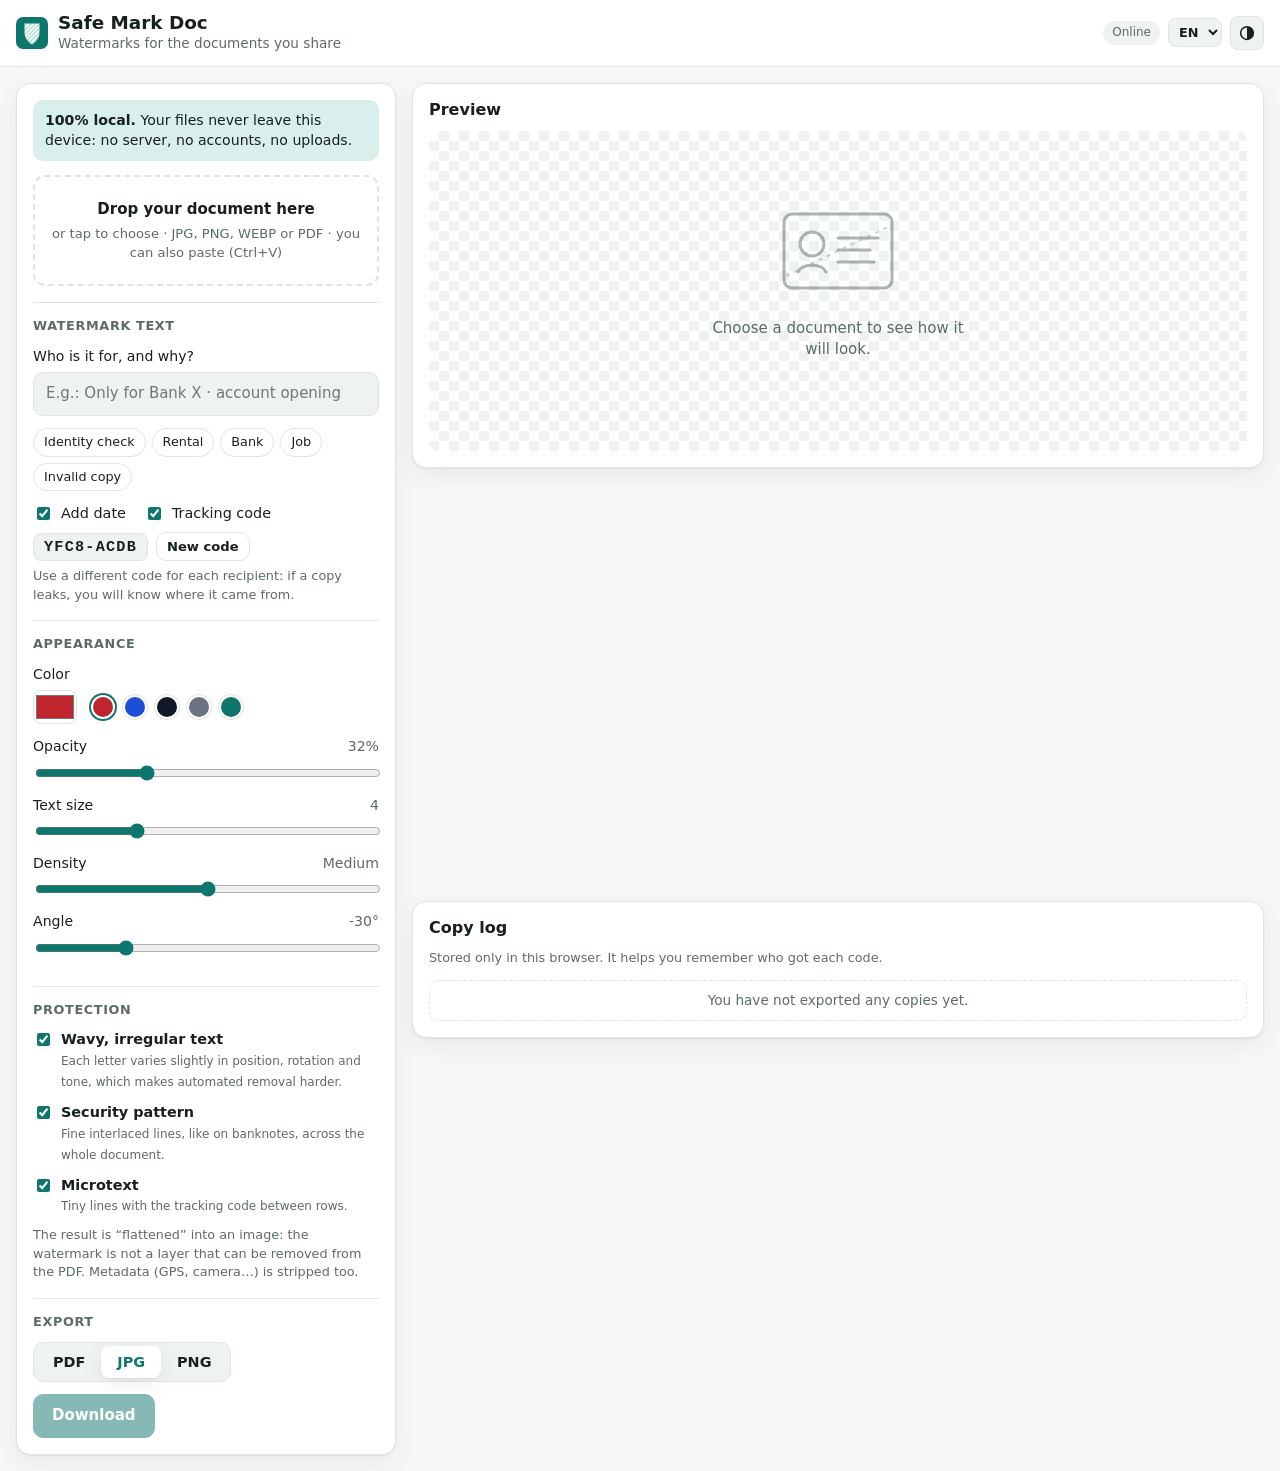
==== index.html @ 6a325a8d "feat: initial import of Safe Mark Doc PWA Offline-first PWA that adds tamper-resistant watermarks to" ====
<!doctype html>
<html lang="es">
<head>
  <meta charset="utf-8">
  <meta name="viewport" content="width=device-width, initial-scale=1, viewport-fit=cover">
  <title>Safe Mark Doc</title>
  <meta name="description" data-i18n-attr="content:meta.description" content="Añade marcas de agua resistentes a tu DNI, contratos o facturas antes de compartirlos. Sin subir nada: todo ocurre en tu dispositivo.">
  <meta name="theme-color" content="#0f766e">
  <link rel="manifest" href="manifest.webmanifest">
  <link rel="icon" href="icons/favicon.svg" type="image/svg+xml">
  <link rel="apple-touch-icon" href="icons/apple-touch-icon.png">
  <meta name="apple-mobile-web-app-capable" content="yes">
  <meta name="apple-mobile-web-app-title" content="Safe Mark Doc">
  <script>
    // Apply saved theme and language before first paint to avoid a flash.
    try {
      const prefs = JSON.parse(localStorage.getItem('ms-ui-v1') || '{}');
      if (prefs.theme === 'light' || prefs.theme === 'dark') document.documentElement.dataset.theme = prefs.theme;
      if (prefs.lang) document.documentElement.lang = prefs.lang;
    } catch {}
  </script>
  <link rel="stylesheet" href="styles.css">
  <script type="module" src="app.js"></script>
</head>
<body>
  <header class="topbar">
    <div class="brand">
      <img src="icons/favicon.svg" alt="" width="32" height="32">
      <div>
        <h1>Safe Mark Doc</h1>
        <p data-i18n="app.tagline">Marcas de agua para documentos que compartes</p>
      </div>
    </div>
    <div class="topbar-actions">
      <span id="net-status" class="pill" data-i18n-attr="title:top.netTitle"></span>
      <label class="lang-select">
        <span class="visually-hidden" data-i18n="top.language">Idioma</span>
        <select id="lang-select">
          <option value="es">ES</option>
          <option value="en">EN</option>
        </select>
      </label>
      <button type="button" id="theme-btn" class="icon-btn">
        <svg class="i-auto" viewBox="0 0 24 24" aria-hidden="true"><circle cx="12" cy="12" r="8.5" fill="none" stroke="currentColor" stroke-width="2"/><path d="M12 3.5a8.5 8.5 0 0 1 0 17z" fill="currentColor"/></svg>
        <svg class="i-light" viewBox="0 0 24 24" aria-hidden="true"><circle cx="12" cy="12" r="4.5" fill="none" stroke="currentColor" stroke-width="2"/><path d="M12 2v2.5M12 19.5V22M2 12h2.5M19.5 12H22M4.9 4.9l1.8 1.8M17.3 17.3l1.8 1.8M4.9 19.1l1.8-1.8M17.3 6.7l1.8-1.8" stroke="currentColor" stroke-width="2" stroke-linecap="round"/></svg>
        <svg class="i-dark" viewBox="0 0 24 24" aria-hidden="true"><path d="M20 14.5A8.5 8.5 0 0 1 9.5 4a8.5 8.5 0 1 0 10.5 10.5z" fill="none" stroke="currentColor" stroke-width="2" stroke-linejoin="round"/></svg>
      </button>
      <button id="install-btn" class="btn ghost" hidden data-i18n="top.install">Instalar app</button>
    </div>
  </header>

  <main class="layout">
    <section class="panel controls" data-i18n-attr="aria-label:controls.aria">
      <div class="privacy" data-i18n-html="privacy">
        <strong>100&nbsp;% local.</strong> Tus archivos nunca salen de este dispositivo: no hay servidor, ni cuentas, ni subidas.
      </div>

      <label class="dropzone" id="dropzone">
        <input id="file-input" type="file" accept="image/*,application/pdf" multiple>
        <span class="dz-title" data-i18n="drop.title">Arrastra aquí tu documento</span>
        <span class="dz-sub" data-i18n="drop.sub">o pulsa para elegir · JPG, PNG, WEBP o PDF · también puedes pegar (Ctrl+V)</span>
      </label>

      <fieldset>
        <legend data-i18n="text.legend">Texto de la marca</legend>
        <label class="field">
          <span data-i18n="text.label">¿Para quién y para qué?</span>
          <input id="wm-text" type="text" maxlength="120" data-i18n-attr="placeholder:text.placeholder" placeholder="Ej.: Solo para Banco X · apertura de cuenta">
        </label>
        <div class="chips" id="presets" data-i18n-attr="aria-label:presets.aria">
          <button type="button" class="chip" data-preset="identity" data-i18n="preset.identity.label">Verificación de identidad</button>
          <button type="button" class="chip" data-preset="rental" data-i18n="preset.rental.label">Alquiler</button>
          <button type="button" class="chip" data-preset="bank" data-i18n="preset.bank.label">Banco</button>
          <button type="button" class="chip" data-preset="job" data-i18n="preset.job.label">Empleo</button>
          <button type="button" class="chip" data-preset="copy" data-i18n="preset.copy.label">Copia no válida</button>
        </div>
        <div class="toggles">
          <label class="check"><input id="opt-date" type="checkbox" checked> <span data-i18n="opt.date">Añadir fecha</span></label>
          <label class="check"><input id="opt-trace" type="checkbox" checked> <span data-i18n="opt.trace">Código de rastreo</span></label>
        </div>
        <div class="trace-row" id="trace-row">
          <code id="trace-code" data-i18n-attr="title:trace.title"></code>
          <button type="button" class="btn small ghost" id="trace-regen" data-i18n="trace.regen">Nuevo código</button>
        </div>
        <p class="hint" data-i18n="trace.hint">Usa un código distinto para cada destinatario: si aparece una copia filtrada sabrás de dónde salió.</p>
      </fieldset>

      <fieldset>
        <legend data-i18n="look.legend">Aspecto</legend>
        <div class="row">
          <label class="field color">
            <span data-i18n="look.color">Color</span>
            <input id="wm-color" type="color" value="#c0262d">
          </label>
          <div class="swatches" id="swatches">
            <button type="button" style="--c:#c0262d" data-color="#c0262d" data-i18n-attr="aria-label:color.red"></button>
            <button type="button" style="--c:#1d4ed8" data-color="#1d4ed8" data-i18n-attr="aria-label:color.blue"></button>
            <button type="button" style="--c:#111827" data-color="#111827" data-i18n-attr="aria-label:color.black"></button>
            <button type="button" style="--c:#6b7280" data-color="#6b7280" data-i18n-attr="aria-label:color.gray"></button>
            <button type="button" style="--c:#0f766e" data-color="#0f766e" data-i18n-attr="aria-label:color.green"></button>
          </div>
        </div>
        <label class="field range">
          <span><span data-i18n="look.opacity">Opacidad</span> <output id="out-opacity"></output></span>
          <input id="wm-opacity" type="range" min="10" max="80" value="32">
        </label>
        <label class="field range">
          <span><span data-i18n="look.size">Tamaño del texto</span> <output id="out-size"></output></span>
          <input id="wm-size" type="range" min="2" max="9" step="0.5" value="4">
        </label>
        <label class="field range">
          <span><span data-i18n="look.density">Densidad</span> <output id="out-density"></output></span>
          <input id="wm-density" type="range" min="1" max="5" value="3">
        </label>
        <label class="field range">
          <span><span data-i18n="look.angle">Ángulo</span> <output id="out-angle"></output></span>
          <input id="wm-angle" type="range" min="-60" max="60" value="-30">
        </label>
      </fieldset>

      <fieldset>
        <legend data-i18n="protect.legend">Protección</legend>
        <label class="check block">
          <input id="opt-wave" type="checkbox" checked>
          <span data-i18n-html="protect.wave"></span>
        </label>
        <label class="check block">
          <input id="opt-guilloche" type="checkbox" checked>
          <span data-i18n-html="protect.guilloche"></span>
        </label>
        <label class="check block">
          <input id="opt-micro" type="checkbox" checked>
          <span data-i18n-html="protect.micro"></span>
        </label>
        <p class="hint" data-i18n="protect.hint"></p>
      </fieldset>

      <fieldset>
        <legend data-i18n="export.legend">Exportar</legend>
        <div class="segmented" id="format" role="radiogroup" data-i18n-attr="aria-label:export.format">
          <label><input type="radio" name="format" value="pdf"> PDF</label>
          <label><input type="radio" name="format" value="jpeg" checked> JPG</label>
          <label><input type="radio" name="format" value="png"> PNG</label>
        </div>
        <div class="actions">
          <button type="button" class="btn primary" id="download-btn" disabled data-i18n="export.download">Descargar</button>
          <button type="button" class="btn" id="share-btn" disabled hidden data-i18n="export.share">Compartir…</button>
        </div>
      </fieldset>
    </section>

    <section class="panel preview" data-i18n-attr="aria-label:preview.aria">
      <div class="preview-head">
        <h2 data-i18n="preview.title">Vista previa</h2>
        <div class="pager" id="pager" hidden>
          <button type="button" class="btn small ghost" id="prev-page" data-i18n-attr="aria-label:preview.prev">‹</button>
          <span id="page-label"></span>
          <button type="button" class="btn small ghost" id="next-page" data-i18n-attr="aria-label:preview.next">›</button>
        </div>
        <button type="button" class="btn small ghost" id="clear-btn" hidden data-i18n="preview.clear">Quitar</button>
      </div>
      <div class="redact-bar" id="redact-bar" hidden>
        <span class="redact-label" data-i18n="redact.label">Ocultar datos</span>
        <div class="segmented compact" id="redact-mode" role="radiogroup" data-i18n-attr="aria-label:redact.aria">
          <label data-i18n-attr="title:redact.none.title"><input type="radio" name="redact" value="none" checked> <span data-i18n="redact.none">Ver</span></label>
          <label data-i18n-attr="title:redact.box.title"><input type="radio" name="redact" value="box"> <span data-i18n="redact.box">Tapar</span></label>
          <label data-i18n-attr="title:redact.blur.title"><input type="radio" name="redact" value="blur"> <span data-i18n="redact.blur">Desenfocar</span></label>
          <label data-i18n-attr="title:redact.pixelate.title"><input type="radio" name="redact" value="pixelate"> <span data-i18n="redact.pixelate">Pixelar</span></label>
        </div>
        <div class="redact-actions">
          <button type="button" class="btn small ghost" id="redact-undo" disabled data-i18n="redact.undo">Deshacer</button>
          <button type="button" class="btn small ghost danger" id="redact-delete" disabled data-i18n="redact.delete">Eliminar zona</button>
        </div>
      </div>
      <p class="hint redact-hint" id="redact-hint" hidden></p>
      <div class="stage" id="stage">
        <div class="empty" id="empty">
          <svg viewBox="0 0 120 90" aria-hidden="true"><rect x="6" y="8" width="108" height="74" rx="8" fill="none" stroke="currentColor" stroke-width="3"/><circle cx="34" cy="38" r="12" fill="none" stroke="currentColor" stroke-width="3"/><path d="M20 66c4-9 24-9 28 0M60 32h40M60 44h32M60 56h36" stroke="currentColor" stroke-width="3" stroke-linecap="round" fill="none"/><path d="M8 70 112 20" stroke="currentColor" stroke-width="2" stroke-dasharray="4 5" opacity=".6"/></svg>
          <p data-i18n="preview.empty">Elige un documento para ver aquí cómo quedará.</p>
        </div>
        <canvas id="preview-canvas" hidden></canvas>
        <div class="busy" id="busy" hidden><span class="spinner"></span><span id="busy-label" data-i18n="busy.default">Procesando…</span></div>
      </div>
    </section>

    <section class="panel log" data-i18n-attr="aria-label:log.aria">
      <div class="preview-head">
        <h2 data-i18n="log.title">Registro de copias</h2>
        <button type="button" class="btn small ghost" id="log-clear" hidden data-i18n="log.clear">Borrar registro</button>
      </div>
      <p class="hint" data-i18n="log.hint">Se guarda solo en este navegador. Te ayuda a saber a quién diste cada código.</p>
      <ul id="log-list" class="log-list"></ul>
    </section>
  </main>

  <div id="toast" class="toast" role="status" aria-live="polite"></div>
</body>
</html>
---- styles.css ----
:root {
  --bg: #f6f7f6;
  --surface: #ffffff;
  --surface-2: #eef2f1;
  --text: #17201e;
  --muted: #5d6b68;
  --border: #dfe5e3;
  --accent: #0f766e;
  --accent-strong: #0b5f58;
  --accent-soft: #d8efec;
  --on-accent: #ffffff;
  --danger: #b42318;
  --shadow: 0 1px 2px rgb(16 24 22 / 6%), 0 8px 24px rgb(16 24 22 / 6%);
  --radius: 14px;
  color-scheme: light;
}

/* Dark tokens: used in automatic mode when the OS prefers dark, or when forced with data-theme="dark". */
@media (prefers-color-scheme: dark) {
  :root:not([data-theme="light"]) {
    --bg: #0e1413;
    --surface: #161e1c;
    --surface-2: #1e2826;
    --text: #e7eeec;
    --muted: #97a6a2;
    --border: #2a3532;
    --accent: #2bb3a4;
    --accent-strong: #4fc8ba;
    --accent-soft: #173a36;
    --on-accent: #06201d;
    --shadow: 0 1px 2px rgb(0 0 0 / 30%), 0 8px 24px rgb(0 0 0 / 25%);
    color-scheme: dark;

  }
}

:root[data-theme="dark"] {
  --bg: #0e1413;
  --surface: #161e1c;
  --surface-2: #1e2826;
  --text: #e7eeec;
  --muted: #97a6a2;
  --border: #2a3532;
  --accent: #2bb3a4;
  --accent-strong: #4fc8ba;
  --accent-soft: #173a36;
  --on-accent: #06201d;
  --shadow: 0 1px 2px rgb(0 0 0 / 30%), 0 8px 24px rgb(0 0 0 / 25%);
  color-scheme: dark;

}

* { box-sizing: border-box; }

/* `hidden` must always win over component display rules (e.g. `.stage canvas { display: block }`). */
[hidden] { display: none !important; }

html, body { margin: 0; }

body {
  background: var(--bg);
  color: var(--text);
  font: 15px/1.45 system-ui, -apple-system, "Segoe UI", Roboto, sans-serif;
  min-height: 100dvh;
}

h1, h2 { margin: 0; line-height: 1.2; }
h1 { font-size: 1.15rem; }
h2 { font-size: 1rem; }

.topbar {
  display: flex;
  align-items: center;
  justify-content: space-between;
  gap: 12px;
  padding: calc(12px + env(safe-area-inset-top)) 16px 12px;
  background: var(--surface);
  border-bottom: 1px solid var(--border);
  position: sticky;
  top: 0;
  z-index: 5;
}
.brand { display: flex; align-items: center; gap: 10px; min-width: 0; }
.brand p { margin: 0; color: var(--muted); font-size: .85rem; }
.topbar-actions { display: flex; align-items: center; gap: 8px; }

.pill {
  font-size: .75rem;
  padding: 3px 9px;
  border-radius: 999px;
  background: var(--surface-2);
  color: var(--muted);
  white-space: nowrap;
}
.pill.offline { background: #fdecc8; color: #7a4b00; }

.layout {
  display: grid;
  gap: 16px;
  padding: 16px;
  max-width: 1280px;
  margin: 0 auto;
  grid-template-columns: minmax(0, 1fr);
}
@media (min-width: 920px) {
  .layout {
    grid-template-columns: 380px minmax(0, 1fr);
    grid-template-areas: "controls preview" "controls log";
    align-items: start;
  }
  .controls { grid-area: controls; }
  .preview { grid-area: preview; position: sticky; top: 76px; }
  .log { grid-area: log; }
}

.panel {
  background: var(--surface);
  border: 1px solid var(--border);
  border-radius: var(--radius);
  box-shadow: var(--shadow);
  padding: 16px;
  min-width: 0;
}

.privacy {
  background: var(--accent-soft);
  color: var(--text);
  border-radius: 10px;
  padding: 10px 12px;
  font-size: .88rem;
  margin-bottom: 14px;
}

.dropzone {
  display: flex;
  flex-direction: column;
  align-items: center;
  text-align: center;
  gap: 4px;
  padding: 22px 14px;
  border: 2px dashed var(--border);
  border-radius: 12px;
  cursor: pointer;
  transition: border-color .15s, background .15s;
}
.dropzone:hover, .dropzone.over { border-color: var(--accent); background: var(--accent-soft); }
.dropzone:focus-within { outline: 2px solid var(--accent); outline-offset: 2px; }
.dropzone input { position: absolute; width: 1px; height: 1px; opacity: 0; }
.dz-title { font-weight: 600; }
.dz-sub { color: var(--muted); font-size: .82rem; }

fieldset {
  border: 0;
  border-top: 1px solid var(--border);
  margin: 16px 0 0;
  padding: 14px 0 0;
  min-width: 0;
}
legend {
  font-weight: 650;
  font-size: .8rem;
  text-transform: uppercase;
  letter-spacing: .05em;
  color: var(--muted);
  padding: 0;
  float: left;
  width: 100%;
  margin-bottom: 10px;
}
legend + * { clear: both; }

.field { display: flex; flex-direction: column; gap: 6px; margin-bottom: 12px; }
.field > span { font-size: .88rem; display: flex; justify-content: space-between; }
.field output { color: var(--muted); font-variant-numeric: tabular-nums; }

input[type="text"] {
  font: inherit;
  color: inherit;
  background: var(--surface-2);
  border: 1px solid var(--border);
  border-radius: 10px;
  padding: 10px 12px;
  width: 100%;
}
input[type="text"]:focus { outline: 2px solid var(--accent); outline-offset: 1px; }
input[type="range"] { width: 100%; accent-color: var(--accent); }
input[type="checkbox"], input[type="radio"] { accent-color: var(--accent); }

.chips { display: flex; flex-wrap: wrap; gap: 6px; margin-bottom: 12px; }
.chip {
  font: inherit;
  font-size: .8rem;
  border: 1px solid var(--border);
  background: var(--surface);
  color: var(--text);
  padding: 4px 10px;
  border-radius: 999px;
  cursor: pointer;
}
.chip:hover { border-color: var(--accent); color: var(--accent); }

.toggles { display: flex; flex-wrap: wrap; gap: 6px 18px; margin-bottom: 8px; }
.check { display: inline-flex; align-items: center; gap: 8px; font-size: .9rem; cursor: pointer; }
.check.block { display: flex; align-items: flex-start; margin-bottom: 10px; }
.check.block input { margin-top: 4px; }
.check small { color: var(--muted); }

.trace-row { display: flex; align-items: center; gap: 8px; margin-bottom: 6px; }
.trace-row code {
  font: 600 .95rem ui-monospace, SFMono-Regular, Menlo, monospace;
  letter-spacing: .08em;
  background: var(--surface-2);
  border: 1px solid var(--border);
  border-radius: 8px;
  padding: 4px 10px;
}

.hint { color: var(--muted); font-size: .8rem; margin: 4px 0 0; }

.row { display: flex; align-items: flex-end; gap: 14px; margin-bottom: 12px; }
.row .field { margin-bottom: 0; }
.field.color input {
  width: 44px; height: 34px; padding: 0;
  border: 1px solid var(--border); border-radius: 8px; background: none; cursor: pointer;
}
.swatches { display: flex; gap: 8px; padding-bottom: 5px; }
.swatches button {
  width: 24px; height: 24px; border-radius: 50%;
  background: var(--c); border: 2px solid var(--surface);
  box-shadow: 0 0 0 1px var(--border); cursor: pointer; padding: 0;
}
.swatches button.active { box-shadow: 0 0 0 2px var(--accent); }

.segmented {
  display: inline-flex;
  background: var(--surface-2);
  border: 1px solid var(--border);
  border-radius: 10px;
  padding: 3px;
  margin-bottom: 12px;
}
.segmented label {
  padding: 6px 16px;
  border-radius: 8px;
  cursor: pointer;
  font-size: .9rem;
  font-weight: 550;
}
.segmented input { position: absolute; opacity: 0; pointer-events: none; }
.segmented label:has(input:checked) { background: var(--surface); box-shadow: var(--shadow); color: var(--accent); }
.segmented label:has(input:focus-visible) { outline: 2px solid var(--accent); }

.actions { display: flex; gap: 8px; flex-wrap: wrap; }

.btn {
  font: inherit;
  font-weight: 600;
  border: 1px solid var(--border);
  background: var(--surface);
  color: var(--text);
  padding: 10px 18px;
  border-radius: 10px;
  cursor: pointer;
}
.btn:hover:not(:disabled) { border-color: var(--accent); }
.btn:disabled { opacity: .5; cursor: not-allowed; }
.btn.primary { background: var(--accent); border-color: var(--accent); color: var(--on-accent); }
.btn.primary:hover:not(:disabled) { background: var(--accent-strong); }
.btn.ghost { background: transparent; }
.btn.small { padding: 4px 10px; font-size: .82rem; }
.topbar .btn { white-space: nowrap; padding: 6px 12px; font-size: .85rem; }
.preview-head { display: flex; align-items: center; gap: 12px; margin-bottom: 12px; }
.preview-head h2 { flex: 1; }
.pager { display: flex; align-items: center; gap: 6px; font-size: .85rem; color: var(--muted); }
.stage {
  position: relative;
  min-height: 320px;
  border-radius: 10px;
  background:
    repeating-conic-gradient(var(--surface-2) 0 25%, transparent 0 50%) 0 0 / 20px 20px;
  display: grid;
  grid-template-columns: minmax(0, 1fr);
  place-items: center;
  overflow: hidden;
  padding: 12px;
}
.stage canvas {
  display: block;
  max-width: 100%;
  max-height: 72vh;
  width: auto;
  height: auto;
  border-radius: 4px;
  box-shadow: var(--shadow);
}
.empty { text-align: center; color: var(--muted); max-width: 260px; }
.empty svg { width: 120px; opacity: .5; }

.busy {
  position: absolute; inset: 0;
  display: flex; align-items: center; justify-content: center; gap: 10px;
  background: color-mix(in srgb, var(--surface) 70%, transparent);
  font-weight: 600;
}
.spinner {
  width: 20px; height: 20px; border-radius: 50%;
  border: 3px solid var(--border); border-top-color: var(--accent);
  animation: spin .8s linear infinite;
}
@keyframes spin { to { transform: rotate(360deg); } }

.log-list { list-style: none; margin: 12px 0 0; padding: 0; display: grid; gap: 8px; }
.log-list li {
  display: grid;
  grid-template-columns: auto minmax(0, 1fr) auto;
  gap: 4px 12px;
  align-items: center;
  padding: 10px 12px;
  border: 1px solid var(--border);
  border-radius: 10px;
  font-size: .85rem;
}
.log-list code { font: 600 .85rem ui-monospace, Menlo, monospace; color: var(--accent); }
.log-list .meta { color: var(--muted); font-size: .78rem; grid-column: 2 / 3; }
.log-list .text { overflow: hidden; text-overflow: ellipsis; white-space: nowrap; }
.log-list .del { grid-row: 1 / 3; grid-column: 3; }
.log-list .empty-log { color: var(--muted); border-style: dashed; display: block; text-align: center; }

.toast {
  position: fixed;
  left: 50%;
  bottom: calc(20px + env(safe-area-inset-bottom));
  transform: translate(-50%, 20px);
  background: var(--text);
  color: var(--bg);
  padding: 10px 16px;
  border-radius: 10px;
  font-size: .9rem;
  opacity: 0;
  pointer-events: none;
  transition: opacity .2s, transform .2s;
  max-width: calc(100vw - 32px);
}
.toast.show { opacity: 1; transform: translate(-50%, 0); }
.toast.error { background: var(--danger); color: #fff; }

@media (max-width: 520px) {
  .brand p { display: none; }
  .topbar { flex-wrap: wrap; row-gap: 8px; }
  .brand h1 { white-space: nowrap; }
  .topbar-actions { margin-left: auto; }
  /* Only surface the connection pill when it matters. */
  .pill:not(.offline) { display: none; }
  .layout { padding: 12px; }
  .stage { min-height: 240px; }
}

.redact-bar {
  display: flex;
  flex-wrap: wrap;
  align-items: center;
  gap: 8px 12px;
  margin-bottom: 8px;
}
.redact-label { font-size: .82rem; font-weight: 650; color: var(--muted); }
.segmented.compact { margin-bottom: 0; }
.segmented.compact label { padding: 4px 11px; font-size: .84rem; }
.redact-actions { display: flex; gap: 6px; margin-left: auto; }
.btn.danger:not(:disabled) { color: var(--danger); }
.redact-hint { margin: 0 0 10px; }
.stage canvas.drawing { cursor: crosshair; touch-action: none; }
.stage canvas.can-select { cursor: pointer; }

.visually-hidden {
  position: absolute;
  width: 1px;
  height: 1px;
  overflow: hidden;
  clip-path: inset(50%);
  white-space: nowrap;
}

.lang-select select {
  font: inherit;
  font-size: .8rem;
  font-weight: 650;
  color: var(--text);
  background: var(--surface-2);
  border: 1px solid var(--border);
  border-radius: 8px;
  padding: 5px 6px;
  cursor: pointer;
}
.lang-select select:focus-visible { outline: 2px solid var(--accent); outline-offset: 1px; }

.icon-btn {
  display: inline-grid;
  place-items: center;
  width: 34px;
  height: 34px;
  padding: 0;
  border: 1px solid var(--border);
  border-radius: 8px;
  background: var(--surface-2);
  color: var(--text);
  cursor: pointer;
}
.icon-btn:hover { border-color: var(--accent); }
.icon-btn:focus-visible { outline: 2px solid var(--accent); outline-offset: 1px; }
.icon-btn svg { width: 18px; height: 18px; display: none; }
.icon-btn[data-mode="auto"] .i-auto,
.icon-btn[data-mode="light"] .i-light,
.icon-btn[data-mode="dark"] .i-dark { display: block; }
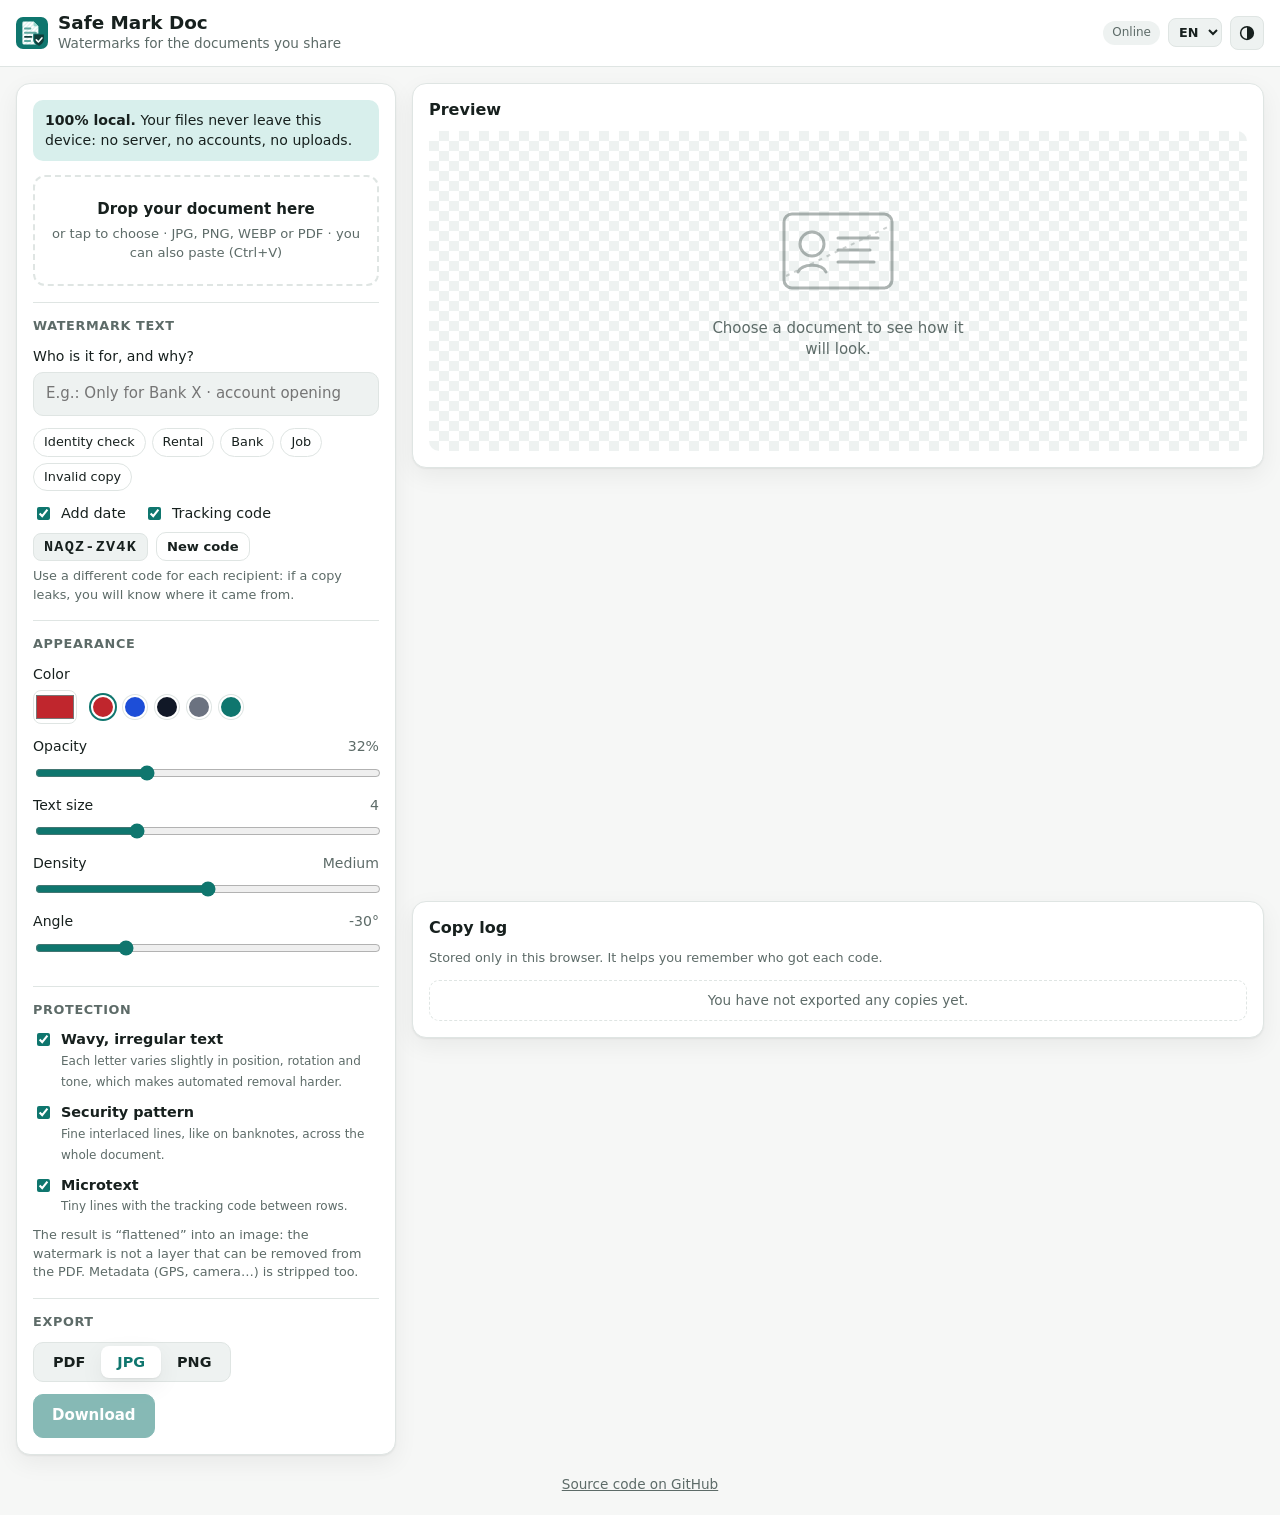
==== commit ba42812f: "feat: add source code link to GitHub in footer" ====
--- a/index.html
+++ b/index.html
@@ -193,6 +193,10 @@
     </section>
   </main>
 
+  <footer class="site-footer">
+    <a href="https://github.com/kijart/safe-mark-doc" target="_blank" rel="noopener noreferrer" data-i18n="footer.source">Código fuente en GitHub</a>
+  </footer>
+
   <div id="toast" class="toast" role="status" aria-live="polite"></div>
 </body>
 </html>
--- a/styles.css
+++ b/styles.css
@@ -411,3 +411,16 @@
 .icon-btn[data-mode="auto"] .i-auto,
 .icon-btn[data-mode="light"] .i-light,
 .icon-btn[data-mode="dark"] .i-dark { display: block; }
+
+.site-footer {
+  padding: 4px 16px calc(20px + env(safe-area-inset-bottom));
+  text-align: center;
+  font-size: .85rem;
+}
+.site-footer a {
+  color: var(--muted);
+}
+.site-footer a:hover,
+.site-footer a:focus-visible {
+  color: var(--accent);
+}
